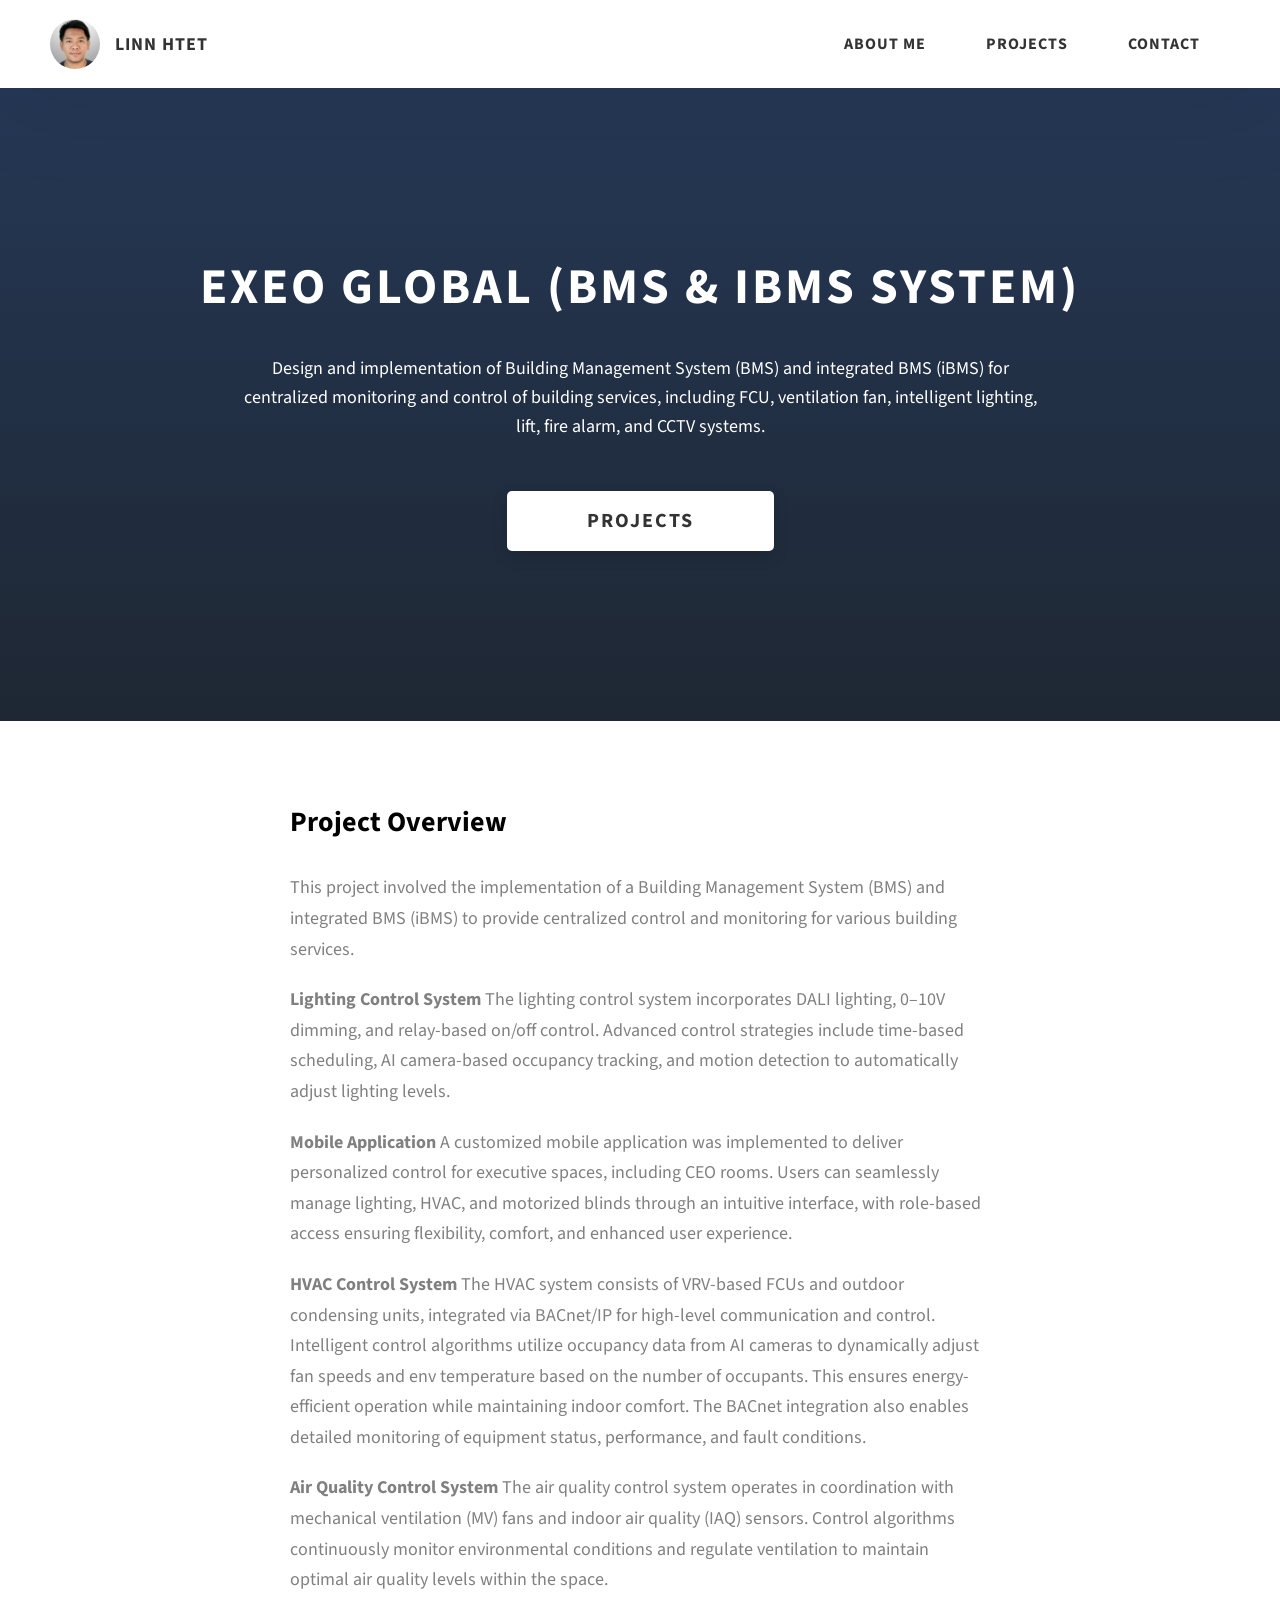
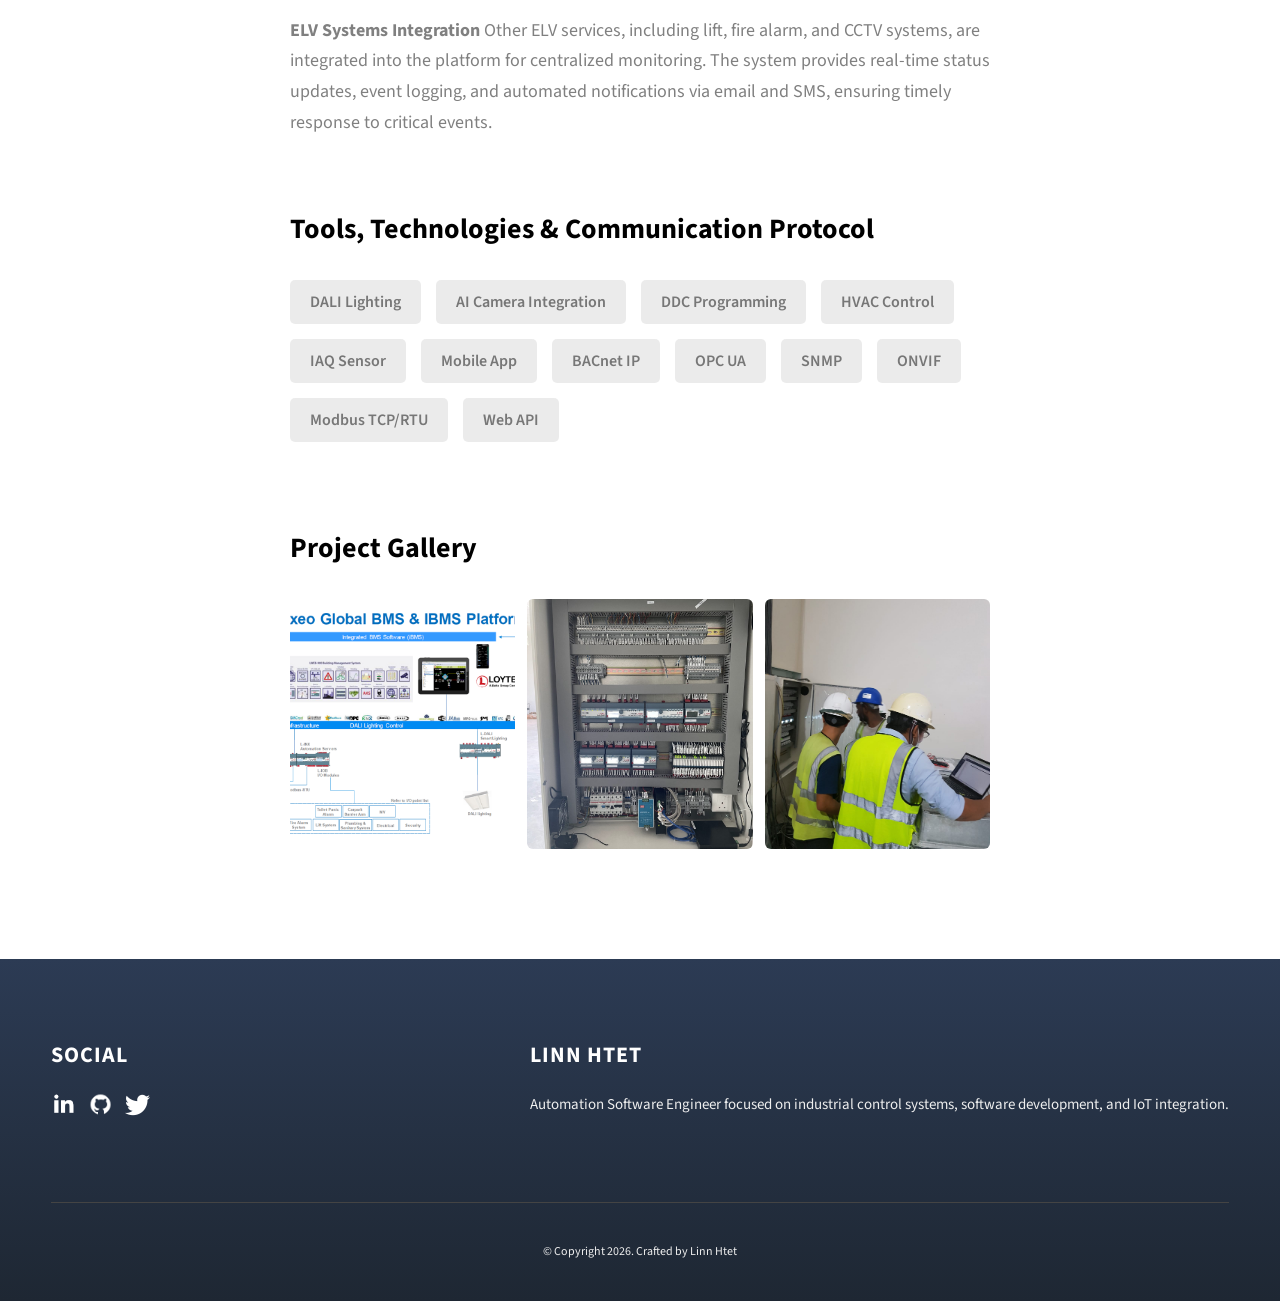
==== project-1.html @ 1623a9e1 "initial commit" ====
<!DOCTYPE html>
<html lang="en">
<head>
  <meta charset="UTF-8">
  <meta name="viewport" content="width=device-width, initial-scale=1.0">
  <link rel="stylesheet" href="css/style.css">
  <link rel="preconnect" href="https://fonts.googleapis.com">
  <link rel="preconnect" href="https://fonts.gstatic.com" crossorigin>
  <link href="https://fonts.googleapis.com/css2?family=Source+Sans+Pro:wght@400;600;700;900&display=swap" rel="stylesheet">
  <title>Linn Htet - Software Engineer</title>
</head>
<body>
	<header class="header">
		<div class="header__content">
		<div class="header__logo-container">
			<div class="header__logo-img-cont">
			<img src="./assets/png/ricky.png" alt="Logo" class="header__logo-img">
			</div>
			<span class="header__logo-sub">LINN HTET</span>
		</div>

		<div class="header__main">
			<ul class="header__links">
			<li><a href="./index.html#about" class="header__link">About Me</a></li>
			<li><a href="./index.html#projects" class="header__link">Projects</a></li>
			<li><a href="./index.html#contact" class="header__link">Contact</a></li>
			</ul>

			<div class="header__main-ham-menu-cont">
			<img src="./assets/svg/ham-menu.svg" class="header__main-ham-menu" alt="Menu">
			<img src="./assets/svg/ham-menu-close.svg" class="header__main-ham-menu-close d-none" alt="Close">
			</div>
		</div>
		</div>
	</header>

	<section class="project-cs-hero">
		<div class="project-cs-hero__content">
		<h1 class="heading-primary">EXEO GLOBAL (BMS & iBMS System)</h1>
		<div class="project-cs-hero__info">
			<p class="text-primary">
			Design and implementation of Building Management System (BMS) and integrated BMS (iBMS) for centralized monitoring and control of building services, including FCU, ventilation fan, intelligent lighting, lift, fire alarm, and CCTV systems.
			</p>
		</div>
		<div class="project-cs-hero__cta">
			<a href="./index.html#projects" class="btn btn--bg">Projects</a>
		</div>
		</div>
	</section>

	<section class="project-details">
		<div class="main-container">
			<div class="project-details__content">
				<div class="project-details__content-main">

				<div class="project-details__desc">
					<h3 class="project-details__content-title">Project Overview</h3>
					<p class="project-details__desc-para">
					This project involved the implementation of a Building Management System (BMS) and integrated BMS (iBMS) to provide centralized control and monitoring for various building services.
					</p>
					<p class="project-details__desc-para">
						<strong>Lighting Control System</strong> The lighting control system incorporates DALI lighting, 0–10V dimming, and relay-based on/off control. Advanced control strategies include time-based scheduling, AI camera-based occupancy tracking, and motion detection to automatically adjust lighting levels.
					</p>
					<p class="project-details__desc-para">
						<strong>Mobile Application</strong> A customized mobile application was implemented to deliver personalized control for executive spaces, including CEO rooms. Users can seamlessly manage lighting, HVAC, and motorized blinds through an intuitive interface, with role-based access ensuring flexibility, comfort, and enhanced user experience.
					</p>
					<p class="project-details__desc-para">
						<strong>HVAC Control System</strong> The HVAC system consists of VRV-based FCUs and outdoor condensing units, integrated via BACnet/IP for high-level communication and control. Intelligent control algorithms utilize occupancy data from AI cameras to dynamically adjust fan speeds and env temperature based on the number of occupants. This ensures energy-efficient operation while maintaining indoor comfort. The BACnet integration also enables detailed monitoring of equipment status, performance, and fault conditions.
					</p>
					<p class="project-details__desc-para">
						<strong>Air Quality Control System</strong> The air quality control system operates in coordination with mechanical ventilation (MV) fans and indoor air quality (IAQ) sensors. Control algorithms continuously monitor environmental conditions and regulate ventilation to maintain optimal air quality levels within the space.
					</p>
					<p class="project-details__desc-para">
						<strong>ELV Systems Integration</strong> Other ELV services, including lift, fire alarm, and CCTV systems, are integrated into the platform for centralized monitoring. The system provides real-time status updates, event logging, and automated notifications via email and SMS, ensuring timely response to critical events.
					</p>
				</div>

				<div class="project-details__tools-used">
					<h3 class="project-details__content-title">Tools, Technologies & Communication Protocol</h3>
					<div class="skills">
					<div class="skills__skill">DALI Lighting</div>
					<div class="skills__skill">AI Camera Integration</div>
					<div class="skills__skill">DDC Programming</div>
					<div class="skills__skill">HVAC Control</div>
					<div class="skills__skill">IAQ Sensor</div>
					<div class="skills__skill">Mobile App</div>
					<div class="skills__skill">BACnet IP</div>
					<div class="skills__skill">OPC UA</div>
					<div class="skills__skill">SNMP</div>
					<div class="skills__skill">ONVIF</div>
					<div class="skills__skill">Modbus TCP/RTU</div>
					<div class="skills__skill">Web API</div>
					</div>
				</div>

				<div class="project-details__links">
					<h3 class="project-details__content-title">Project Gallery</h3>
					<div class="project-details__showcase-img-cont">
					<img src="./assets/p1-exeo/systemarchi.png" class="project-details__showcase-img" alt="EXEO Project Image 1">
					<img src="./assets/p1-exeo/panel.jpg" class="project-details__showcase-img" alt="EXEO Project Image 2">
					<img src="./assets/p1-exeo/tnc.jpg" class="project-details__showcase-img" alt="EXEO Project Image 3">
					</div>
				</div>

				</div>
			</div>
		</div>
	</section>

	<div class="project-details__lightbox" id="lightbox">
		<span class="project-details__lightbox-close" id="lightbox-close">&times;</span>
		<button class="project-details__lightbox-btn project-details__lightbox-btn--prev" id="lightbox-prev">&#10094;</button>
		<img class="project-details__lightbox-img" id="lightbox-img" src="" alt="Preview">
		<button class="project-details__lightbox-btn project-details__lightbox-btn--next" id="lightbox-next">&#10095;</button>
	</div>

	<footer class="main-footer">
		<div class="main-container">
		<div class="main-footer__upper">
			<div class="main-footer__row">
			<h2 class="heading heading-sm main-footer__heading-sm"><span>Social</span></h2>
			<div class="main-footer__social-cont">
				<a href="#"><img class="main-footer__icon" src="./assets/png/linkedin-ico.png" alt="LinkedIn"></a>
				<a href="#"><img class="main-footer__icon" src="./assets/png/github-ico.png" alt="GitHub"></a>
				<a href="#"><img class="main-footer__icon" src="./assets/png/twitter-ico.png" alt="Twitter"></a>
			</div>
			</div>

			<div class="main-footer__row">
			<h4 class="heading heading-sm text-lt">Linn Htet</h4>
			<p class="main-footer__short-desc">
				Automation Software Engineer focused on industrial control systems, software development, and IoT integration.
			</p>
			</div>
		</div>

		<div class="main-footer__lower">
			&copy; Copyright 2026. Crafted by Linn Htet
		</div>
		</div>
	</footer>

	<script src="./js/app.js"></script>
</body>
</html>
---- css/style.css ----
/*
0 - 600px:      Phone
600 - 900px:    Tablet portrait
900 - 1200px:   Tablet landscape
[1200 - 1800] is where our normal styles apply
1800px + :      Big desktop
$breakpoint arguement choices:
- phone
- tab-port
- tab-land
- big-desktop

Inside media queries 1em is always 16px i.e 1em = 16px at every screen size only inside media queries
*/
*,
*::after,
*::before {
  margin: 0;
  padding: 0;
  box-sizing: inherit;
  font-family: inherit; }

html {
  font-size: 62.5%;
  scroll-behavior: smooth; 
}

@media only screen and (max-width: 75em) {
	html {
		font-size: 59%; 
	} 
}

@media only screen and (max-width: 56.25em) {
	html {
		font-size: 56%; 
	} 
}

@media only screen and (min-width: 112.5em) {
html {
	font-size: 65%; 
	} 
}

body {
  	box-sizing: border-box;
  	position: relative;
  	line-height: 1.5;
  	font-family: sans-serif;
  	overflow-x: hidden;
  	overflow-y: scroll;
  	font-family: 'Source Sans Pro', sans-serif; 
}

a {
  	text-decoration: none;
  	color: inherit; 
}

li {
  	list-style: none; 
}

input:focus,
button:focus,
a:focus,
textarea:focus {
  outline: none; 
}

button {
  	border: none;
  	cursor: pointer; 
}

textarea {
  resize: none; 
}

.heading-primary {
  	font-size: 5rem;
  	text-transform: uppercase;
  	letter-spacing: 3px;
  	text-align: center; 
}

@media only screen and (max-width: 37.5em) {
    .heading-primary {
      font-size: 4.5rem; 
	} 
}

.heading-sec__mb-bg {
  margin-bottom: 11rem; }
  @media only screen and (max-width: 56.25em) {
    .heading-sec__mb-bg {
      margin-bottom: 8rem; } }

.heading-sec__mb-med {
  margin-bottom: 9rem; }
  @media only screen and (max-width: 56.25em) {
    .heading-sec__mb-med {
      margin-bottom: 8rem; } }

.heading-sec__main {
  display: block;
  font-size: 4rem;
  text-transform: uppercase;
  letter-spacing: 1px;
  letter-spacing: 3px;
  text-align: center;
  margin-bottom: 3.5rem;
  position: relative; }
  .heading-sec__main--lt {
    color: #fff; }
    .heading-sec__main--lt::after {
      content: '';
      background: #fff !important; }
  .heading-sec__main::after {
    content: '';
    position: absolute;
    top: calc(100% + 1.5rem);
    height: 5px;
    width: 3rem;
    background: #0062b9;
    left: 50%;
    transform: translateX(-50%);
    border-radius: 5px; }
    @media only screen and (max-width: 37.5em) {
      .heading-sec__main::after {
        top: calc(100% + 1.2rem); } }

.heading-sec__sub {
  display: block;
  text-align: center;
  color: #777;
  font-size: 2rem;
  font-weight: 500;
  max-width: 80rem;
  margin: auto;
  line-height: 1.6; }
  @media only screen and (max-width: 37.5em) {
    .heading-sec__sub {
      font-size: 1.8rem; } }
  .heading-sec__sub--lt {
    color: #eee; }

.heading-sm {
  font-size: 2.2rem;
  text-transform: uppercase;
  letter-spacing: 1px; }

.main-container {
  max-width: 120rem;
  margin: auto;
  width: 92%; }

.btn {
  background: #fff;
  color: #333;
  text-transform: uppercase;
  letter-spacing: 2px;
  display: inline-block;
  font-weight: 700;
  border-radius: 5px;
  box-shadow: 0 5px 15px 0 rgba(0, 0, 0, 0.15);
  transition: transform .3s; }
  .btn:hover {
    transform: translateY(-3px); }
  .btn--bg {
    padding: 1.5rem 8rem;
    font-size: 2rem; }
  .btn--med {
    padding: 1.5rem 5rem;
    font-size: 1.6rem; }
  .btn--theme {
    background: linear-gradient(to bottom, #2c3b54, #1e2733);
    color: #fff; }
  .btn--theme-inv {
    color: #0062b9;
    background: #fff;
    border: 2px solid #0062b9;
    box-shadow: none;
    padding: calc(1.5rem - 2px) calc(5rem - 2px); }

.sec-pad {
  padding: 12rem 0; }
  @media only screen and (max-width: 56.25em) {
    .sec-pad {
      padding: 8rem 0; } }

.text-primary {
    color: #fff;
    font-size: 1.8rem;
    text-align: center;
    width: 100%;
    line-height: 1.6; 
}

@media only screen and (max-width: 37.5em) {
    .text-primary {
      font-size: 2rem; 
	} 
}

.d-none {
  	display: none; 
}

.home-hero {
	color: #FFFFFF;
  background: linear-gradient(to bottom, #263a5a, #1e2733);
	background-position: center;
	height: 100vh;
	min-height: 80rem;
	max-height: 120rem;
	position: relative; 
}

@media only screen and (max-width: 37.5em) {
	.home-hero {
		height: unset;
		min-height: unset; 
	} 
}

	.home-hero__socials {
		position: absolute;
		top: 50%;
		border: 2px solid #eee;
		border-left: 2px solid #eee;
		transform: translateY(-50%); }
		@media only screen and (max-width: 56.25em) {
		.home-hero__socials {
			display: none; } }
	.home-hero__mouse-scroll-cont {
		position: absolute;
		bottom: 3%;
		left: 50%;
		transform: translateX(-50%); }
		@media only screen and (max-width: 37.5em) {
		.home-hero__mouse-scroll-cont {
			display: none; } }
	.home-hero__social {
		width: 5rem; }
	.home-hero__social-icon-link {
		width: 100%;
		display: block;
		padding: 1.2rem;
		border-bottom: 2px solid #eee;
		transition: background .3s; }
		.home-hero__social-icon-link:hover {
		background: rgba(255, 255, 255, 0.1); }
		.home-hero__social-icon-link--bd-none {
		border-bottom: 0; }
	.home-hero__social-icon {
		width: 100%; }
	.home-hero__content {
		position: absolute;
		top: 50%;
		left: 50%;
		transform: translate(-50%, -50%);
		max-width: 90rem;
		width: 92%; }
		@media only screen and (max-width: 37.5em) {
		.home-hero__content {
			padding: 19rem 0 13rem 0;
			margin: auto;
			position: static;
			transform: translate(0, 0); } }
	.home-hero__info {
		margin: 3rem auto 0 auto;
		max-width: 80rem; }
	.home-hero__cta {
		margin-top: 5rem;
		text-align: center; }

.about {
  background: #fafafa; }
  .about__content {
    display: grid;
    grid-template-columns: 1fr 1fr;
    grid-gap: 10rem; }
    @media only screen and (max-width: 56.25em) {
      .about__content {
        grid-template-columns: 1fr;
        grid-gap: 8rem; } }
    .about__content-title {
      font-weight: 700;
      font-size: 2.8rem;
      margin-bottom: 3rem; }
      @media only screen and (max-width: 37.5em) {
        .about__content-title {
          font-size: 2.4rem; } }
    .about__content-details-para {
      font-size: 1.8rem;
      color: grey;
      max-width: 60rem;
      line-height: 1.7;
      margin-bottom: 1rem; }
      .about__content-details-para--hl {
        font-weight: 700;
        margin: 0 3px; }
      .about__content-details-para:last-child {
        margin-bottom: 4rem; }

.projects__row {
  display: grid;
  grid-template-columns: 1.5fr 1fr;
  grid-gap: 5rem;
  margin-bottom: 11rem; }
  @media only screen and (max-width: 56.25em) {
    .projects__row {
      grid-template-columns: 1fr;
      grid-gap: 2rem;
      margin-bottom: 8rem; } }
  @media only screen and (max-width: 56.25em) {
    .projects__row {
      text-align: center; } }
  .projects__row:last-child {
    margin-bottom: 0; }
  .projects__row-img-cont {
    overflow: hidden; }
  .projects__row-img {
    width: 100%;
    display: block;
    object-fit: cover; }
  .projects__row-content {
    padding: 2rem 0;
    display: flex;
    justify-content: center;
    flex-direction: column;
    align-items: flex-start; }
    @media only screen and (max-width: 56.25em) {
      .projects__row-content {
        align-items: center; } }
    .projects__row-content-title {
      font-weight: 700;
      font-size: 2.8rem;
      margin-bottom: 2rem; }
      @media only screen and (max-width: 37.5em) {
        .projects__row-content-title {
          font-size: 2.4rem; } }
    .projects__row-content-desc {
      font-size: 1.8rem;
      color: grey;
      max-width: 60rem;
      line-height: 1.7;
      margin-bottom: 3rem; }
      @media only screen and (max-width: 37.5em) {
        .projects__row-content-desc {
          font-size: 1.7rem; } }

.contact {
  background: linear-gradient(to right, rgba(0, 98, 185, 0.8), rgba(0, 98, 185, 0.8)), url(../../assets/svg/common-bg.svg);
  background-size: cover;
  background-position: center; }
  .contact__form-container {
    box-shadow: 0 0 10px rgba(0, 0, 0, 0.1);
    background: white;
    padding: 4rem;
    margin-top: 6rem;
    max-width: 80rem;
    text-align: right;
    width: 95%;
    border-radius: 5px;
    margin: 5rem auto 0 auto; }
    @media only screen and (max-width: 37.5em) {
      .contact__form-container {
        padding: 3rem; } }
  .contact__form-field {
    margin-bottom: 4rem; }
    @media only screen and (max-width: 37.5em) {
      .contact__form-field {
        margin-bottom: 3rem; } }
  .contact__form-label {
    color: #666;
    font-size: 1.4rem;
    letter-spacing: 1px;
    font-weight: 700;
    margin-bottom: 1rem;
    display: block;
    text-align: left; }
  .contact__form-input {
    color: #333;
    padding: 2rem;
    width: 100%;
    border: 1px solid #ebebeb;
    font-size: 1.6rem;
    letter-spacing: 0px;
    background: #f0f0f0;
    border-radius: 5px;
    font-weight: 600;
    /* Code for Modern Browsers */
    /* Code for WebKit, Blink, Edge */
    /* Code for Internet Explorer 10-11 */
    /* Code for Microsoft Edge */
    /* Code for Mozilla Firefox 4 to 18 */
    /* Code for Mozilla Firefox 19+ */ }
    .contact__form-input::placeholder {
      color: #999;
      font-weight: 600;
      font-size: 1.6rem; }
    .contact__form-input::-webkit-input-placeholder {
      color: #999;
      font-weight: 600;
      font-size: 1.6rem; }
    .contact__form-input:-ms-input-placeholder {
      color: #999;
      font-weight: 600;
      font-size: 1.6rem; }
    .contact__form-input::-ms-input-placeholder {
      color: #999;
      font-weight: 600;
      font-size: 1.6rem; }
    .contact__form-input:-moz-placeholder {
      opacity: 1;
      color: #999;
      font-weight: 600;
      font-size: 1.6rem; }
    .contact__form-input::-moz-placeholder {
      opacity: 1;
      color: #999;
      font-weight: 600;
      font-size: 1.6rem; }
  .contact__btn {
    width: 30%;
    padding: 2rem 4rem;
    font-size: 1.6rem; }
    @media only screen and (max-width: 37.5em) {
      .contact__btn {
        width: 100%; } }

.project-cs-hero {
  color: #fff;
  background: linear-gradient(to bottom, #263a5a, #1e2733);
  background-size: cover;
  background-position: center;
  position: relative; }
  @media only screen and (max-width: 37.5em) {
    .project-cs-hero {
      height: unset;
      min-height: unset; } }
  .project-cs-hero__content {
    padding: 25rem 0 17rem 0;
    max-width: 90rem;
    width: 92%;
    margin: auto; }
    @media only screen and (max-width: 37.5em) {
      .project-cs-hero__content {
        padding: 19rem 0 13rem 0;
        margin: auto;
        position: static;
        transform: translate(0, 0); } }
  .project-cs-hero__info {
    margin: 3rem auto 0 auto;
    max-width: 80rem; }
  .project-cs-hero__cta {
    margin-top: 5rem;
    text-align: center; }

.project-details__content {
  padding: 8rem 0;
  max-width: 90rem;
  margin: auto; }
  .project-details__content-title {
    font-weight: 700;
    font-size: 2.8rem;
    margin-bottom: 3rem; }
    @media only screen and (max-width: 37.5em) {
      .project-details__content-title {
        font-size: 2.4rem; } }

/* Image */
.project-details__showcase-img-cont {
  display: grid;
  grid-template-columns: repeat(3, 1fr);
  gap: 12px;
  margin-bottom: 3rem;
}

.project-details__showcase-img {
  width: 100%;
  height: 250px;
  object-fit: cover;
  border-radius: 6px;
  cursor: pointer;
  transition: transform 0.3s ease;
}

.project-details__showcase-img:hover {
  transform: scale(1.03);
}

.project-details__lightbox {
  display: none;
  position: fixed;
  inset: 0;
  z-index: 9999;
  background: rgba(0, 0, 0, 0.9);
  justify-content: center;
  align-items: center;
  padding: 2rem;
}

.project-details__lightbox.active {
  display: flex;
}

.project-details__lightbox-img {
  max-width: 90%;
  max-height: 85vh;
  border-radius: 8px;
}

.project-details__lightbox-close {
  position: absolute;
  top: 20px;
  right: 30px;
  font-size: 4rem;
  color: #fff;
  cursor: pointer;
  line-height: 1;
}

.project-details__lightbox-btn {
  position: absolute;
  top: 50%;
  transform: translateY(-50%);
  background: rgba(255, 255, 255, 0.15);
  border: none;
  color: #fff;
  font-size: 3rem;
  padding: 0.8rem 1.2rem;
  cursor: pointer;
  border-radius: 6px;
}

.project-details__lightbox-btn--prev {
  left: 20px;
}

.project-details__lightbox-btn--next {
  right: 20px;
}

@media (max-width: 768px) {
  .project-details__showcase-img-cont {
    grid-template-columns: repeat(2, 1fr);
  }
}

@media (max-width: 480px) {
  .project-details__showcase-img-cont {
    grid-template-columns: 1fr;
  }
}

.project-details__content-main {
  width: 100%;
  max-width: 70rem;
  margin: auto; }

.project-details__desc {
  margin: 0 0 7rem 0; }
  .project-details__desc-para {
    font-size: 1.8rem;
    line-height: 1.7;
    color: grey;
    margin-bottom: 2rem; }

.project-details__tools-used {
  margin: 0 0 7rem 0; }
  .project-details__tools-used-list {
    display: flex;
    flex-wrap: wrap; }
  .project-details__tools-used-item {
    padding: 1rem 2rem;
    margin-bottom: 1.5rem;
    margin-right: 1.5rem;
    font-size: 1.6rem;
    background: rgba(153, 153, 153, 0.2);
    border-radius: 5px;
    font-weight: 600;
    color: #777; }

.project-details__links {
  margin: 0 0; }
  .project-details__links-btn {
    margin-right: 2rem; }
    @media only screen and (max-width: 37.5em) {
      .project-details__links-btn {
        margin-right: 0;
        width: 70%;
        margin-bottom: 2rem;
        text-align: center; } }
    .project-details__links-btn:last-child {
      margin: 0; }
      @media only screen and (max-width: 37.5em) {
        .project-details__links-btn:last-child {
          margin: 0; } }

.header {
  position: fixed;
  width: 100%;
  z-index: 1000;
  background: #000;
  background: #fff;
  box-shadow: 0 10px 100px rgba(0, 0, 0, 0.1); }
  .header__content {
    display: flex;
    align-items: center;
    justify-content: space-between;
    padding: 1rem 5rem; }
    @media only screen and (max-width: 56.25em) {
      .header__content {
        padding: 0 2rem; } }
  .header__logo-container {
    display: flex;
    align-items: center;
    cursor: pointer;
    color: #333;
    transition: color .3s; }
    .header__logo-container:hover {
      color: #0062b9; }
  .header__logo-img-cont {
    width: 5rem;
    height: 5rem;
    border-radius: 50px;
    overflow: hidden;
    margin-right: 1.5rem;
    background: #0062b9; }
    @media only screen and (max-width: 56.25em) {
      .header__logo-img-cont {
        width: 4.5rem;
        height: 4.5rem;
        margin-right: 1.2rem; } }
  .header__logo-img {
    width: 100%;
    height: 100%;
    object-fit: cover;
    object-position: center;
    display: block; }
  .header__logo-sub {
    font-size: 1.8rem;
    text-transform: uppercase;
    font-weight: 700;
    letter-spacing: 1px; }
  .header__links {
    display: flex; }
    @media only screen and (max-width: 37.5em) {
      .header__links {
        display: none; } }
  .header__link {
    padding: 2.2rem 3rem;
    display: inline-block;
    font-size: 1.6rem;
    color: #333;
    text-transform: uppercase;
    letter-spacing: 1px;
    font-weight: 700;
    transition: color .3s; }
    .header__link:hover {
      color: #0062b9; }
    @media only screen and (max-width: 56.25em) {
      .header__link {
        padding: 3rem 1.8rem;
        font-size: 1.5rem; } }
  .header__main-ham-menu-cont {
    display: none;
    width: 3rem;
    padding: 2.2rem 0; }
    @media only screen and (max-width: 37.5em) {
      .header__main-ham-menu-cont {
        display: block; } }
  .header__main-ham-menu {
    width: 100%; }
  .header__main-ham-menu-close {
    width: 100%; }
  .header__sm-menu {
    background: #fff;
    position: absolute;
    width: 100%;
    top: 100%;
    visibility: hidden;
    opacity: 0;
    transition: all .3s;
    box-shadow: 0px 5px 5px 0px rgba(0, 0, 0, 0.1);
    -webkit-box-shadow: 0px 5px 5px 0px rgba(0, 0, 0, 0.1);
    -moz-box-shadow: 0px 5px 5px 0px rgba(0, 0, 0, 0.1); }
    .header__sm-menu--active {
      visibility: hidden;
      opacity: 0; }
      @media only screen and (max-width: 37.5em) {
        .header__sm-menu--active {
          visibility: visible;
          opacity: 1; } }
  .header__sm-menu-link a {
    display: block;
    text-decoration: none;
    padding: 2.5rem 3rem;
    font-size: 1.6rem;
    color: #333;
    text-align: right;
    border-bottom: 1px solid #eee;
    font-weight: 700;
    text-transform: uppercase;
    letter-spacing: 2px;
    transition: color .3s; }
    .header__sm-menu-link a:hover {
      color: #0062b9; }
  .header__sm-menu-link:first-child a {
    border-top: 1px solid #eee; }
  .header__sm-menu-link-last {
    border-bottom: 0; }

.main-footer {
  background: linear-gradient(to bottom, #2c3b54, #1e2733);;
  color: #fff; }
  .main-footer__upper {
    display: flex;
    justify-content: space-between;
    padding: 8rem 0; }
    @media only screen and (max-width: 56.25em) {
      .main-footer__upper {
        padding: 6rem 0; } }
    @media only screen and (max-width: 37.5em) {
      .main-footer__upper {
        display: block; } }
  .main-footer__row-1 {
    order: 2; }
    @media only screen and (max-width: 56.25em) {
      .main-footer__row-1 {
        margin-bottom: 5rem; } }
  .main-footer__row-2 {
    width: 40%;
    order: 1;
    max-width: 50rem; }
    @media only screen and (max-width: 56.25em) {
      .main-footer__row-2 {
        width: 100%; } }
  .main-footer__short-desc {
    margin-top: 2rem;
    color: #eee;
    font-size: 1.5rem;
    line-height: 1.7; }
  .main-footer__social-cont {
    margin-top: 2rem; }
  .main-footer__icon {
    margin-right: 1rem;
    width: 2.5rem; }
    .main-footer__icon--mr-none {
      margin-right: 0; }
  .main-footer__lower {
    padding: 4rem 0;
    border-top: 1px solid #444;
    color: #eee;
    font-size: 1.2rem;
    text-align: left;
    text-align: center; }
    .main-footer__lower a {
      text-decoration: underline;
      font-weight: bold;
      margin-left: 2px; }
    @media only screen and (max-width: 56.25em) {
      .main-footer__lower {
        padding: 3.5rem 0; } }

.skills {
  display: flex;
  flex-wrap: wrap; }
  .skills__skill {
    padding: 1rem 2rem;
    margin-bottom: 1.5rem;
    margin-right: 1.5rem;
    font-size: 1.6rem;
    background: rgba(153, 153, 153, 0.2);
    border-radius: 5px;
    font-weight: 600;
    color: #777; }

.mouse {
  width: 25px;
  height: 40px;
  border: 2px solid #eee;
  border-radius: 60px;
  position: relative;
  overflow: hidden; }
  .mouse::before {
    content: '';
    width: 5px;
    height: 5px;
    position: absolute;
    top: 7px;
    left: 50%;
    transform: translateX(-50%);
    background-color: #eee;
    border-radius: 50%;
    opacity: 1;
    animation: wheel 1.3s infinite;
    -webkit-animation: wheel 1.3s infinite; }

@keyframes wheel {
  to {
    opacity: 0;
    top: 27px; } }

@-webkit-keyframes wheel {
  to {
    opacity: 0;
    top: 27px; } }
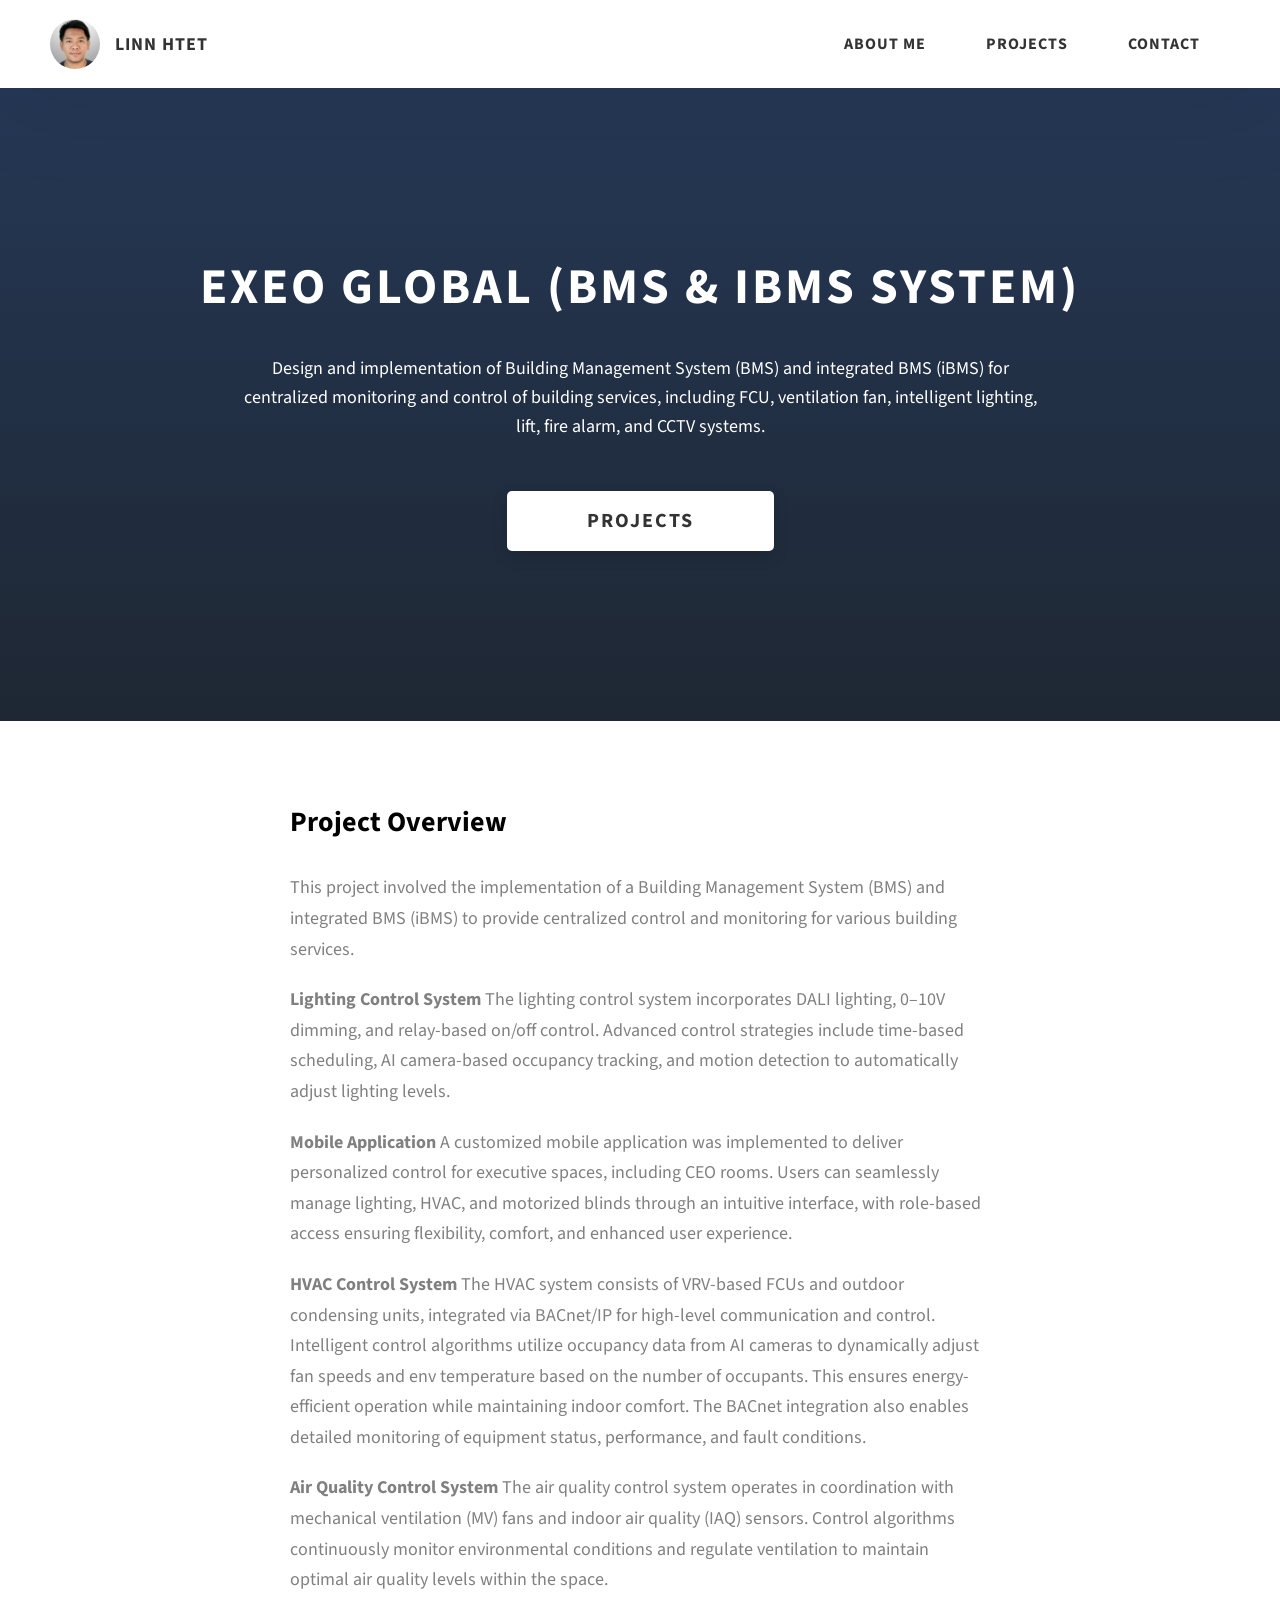
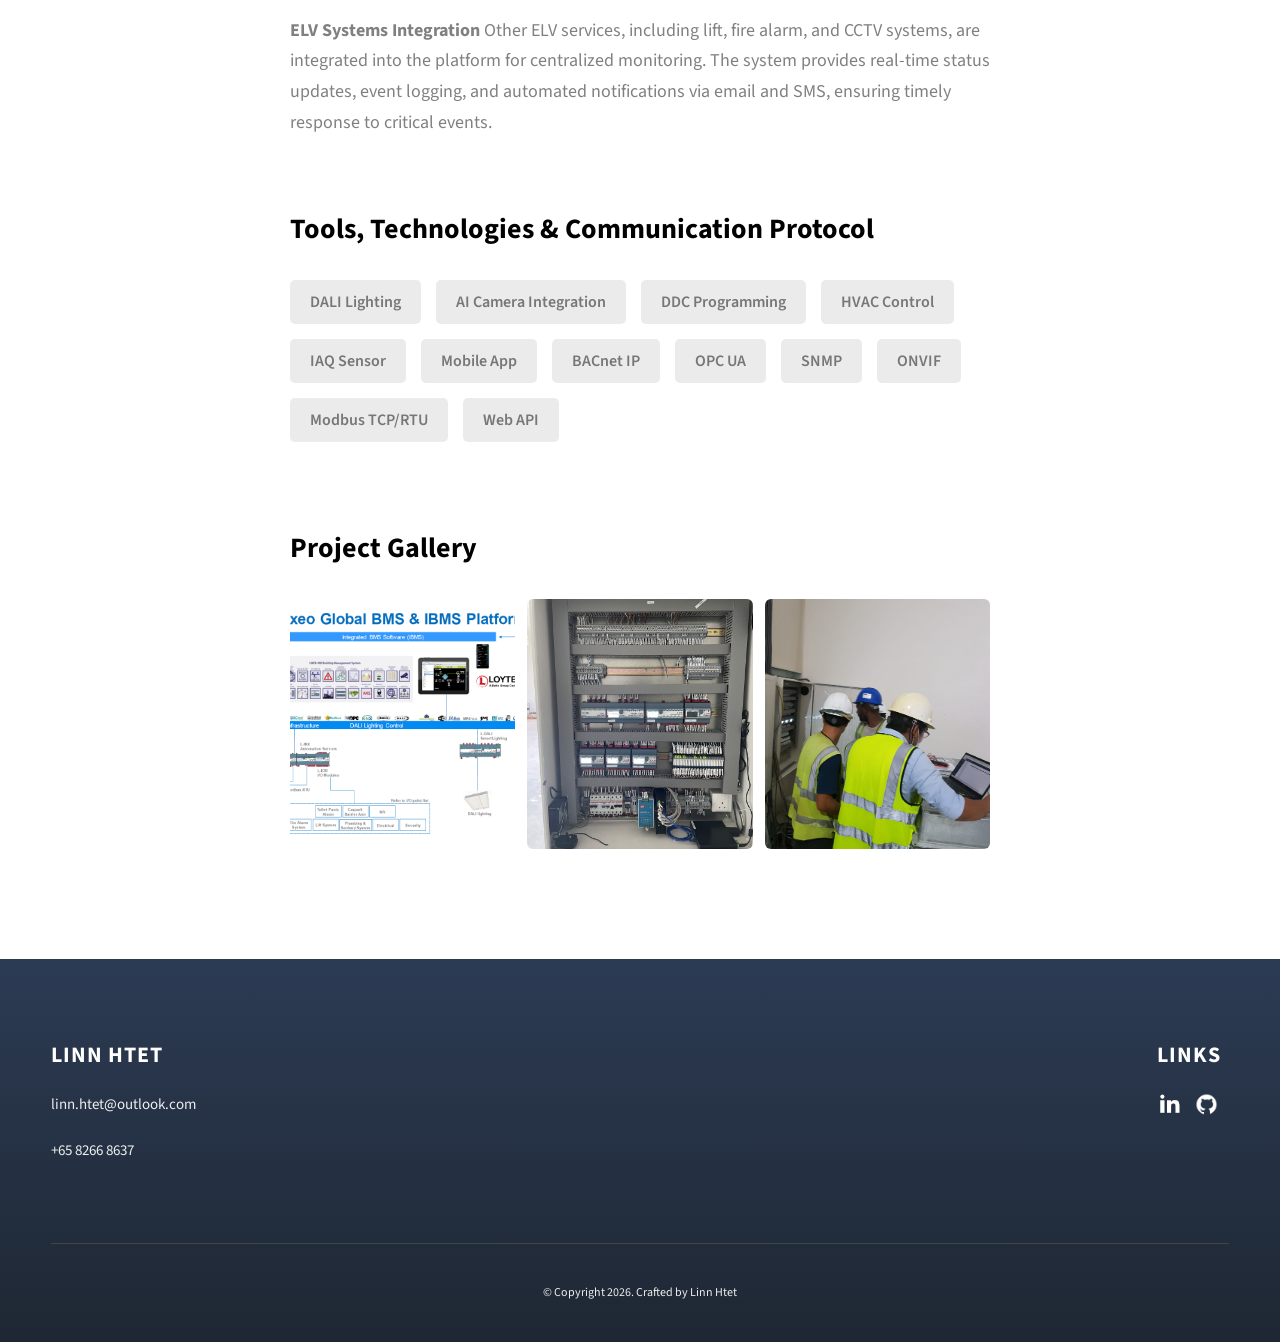
==== commit a449a371: "fix img path" ====
--- a/project-1.html
+++ b/project-1.html
@@ -114,31 +114,42 @@
 		<button class="project-details__lightbox-btn project-details__lightbox-btn--next" id="lightbox-next">&#10095;</button>
 	</div>
 
-	<footer class="main-footer">
-		<div class="main-container">
-		<div class="main-footer__upper">
-			<div class="main-footer__row">
-			<h2 class="heading heading-sm main-footer__heading-sm"><span>Social</span></h2>
-			<div class="main-footer__social-cont">
-				<a href="#"><img class="main-footer__icon" src="./assets/png/linkedin-ico.png" alt="LinkedIn"></a>
-				<a href="#"><img class="main-footer__icon" src="./assets/png/github-ico.png" alt="GitHub"></a>
-				<a href="#"><img class="main-footer__icon" src="./assets/png/twitter-ico.png" alt="Twitter"></a>
-			</div>
-			</div>
+    <!-- Footer -->
+    <footer class="main-footer" id="footer">
+        <div class="main-container">
+            <div class="main-footer__upper">
+                <div class="main-footer__row main-footer__row-1">
+                    <h2 class="heading heading-sm main-footer__heading-sm">
+                        <span>Links</span>
+                    </h2>
+                    <div class="main-footer__social-cont">
+                    <a target="_blank" rel="noreferrer" href="https://www.linkedin.com/in/linnhtet/">
+                        <img
+                        class="main-footer__icon"
+                        src="./assets/png/linkedin-ico.png"
+                        alt="icon"
+                        />
+                    </a>
+                    <a target="_blank" rel="noreferrer" href="https://github.com/rickylinn">
+                        <img
+                        class="main-footer__icon"
+                        src="./assets/png/github-ico.png"
+                        alt="icon"
+                        />
+                    </a>
+                </div>
+            </div>
+            <div class="main-footer__row main-footer__row-2">
+                <h4 class="heading heading-sm text-lt">LINN HTET</h4>
+                <p class="main-footer__short-desc">linn.htet@outlook.com</p>
+                <p class="main-footer__short-desc">+65 8266 8637</p>
+            </div>
+            </div>
 
-			<div class="main-footer__row">
-			<h4 class="heading heading-sm text-lt">Linn Htet</h4>
-			<p class="main-footer__short-desc">
-				Automation Software Engineer focused on industrial control systems, software development, and IoT integration.
-			</p>
-			</div>
-		</div>
-
-		<div class="main-footer__lower">
-			&copy; Copyright 2026. Crafted by Linn Htet
-		</div>
-		</div>
-	</footer>
+            <div class="main-footer__lower">&copy; Copyright 2026. Crafted by Linn Htet</div>
+            </div>
+        </div>
+    </footer>
 
 	<script src="./js/app.js"></script>
 </body>
